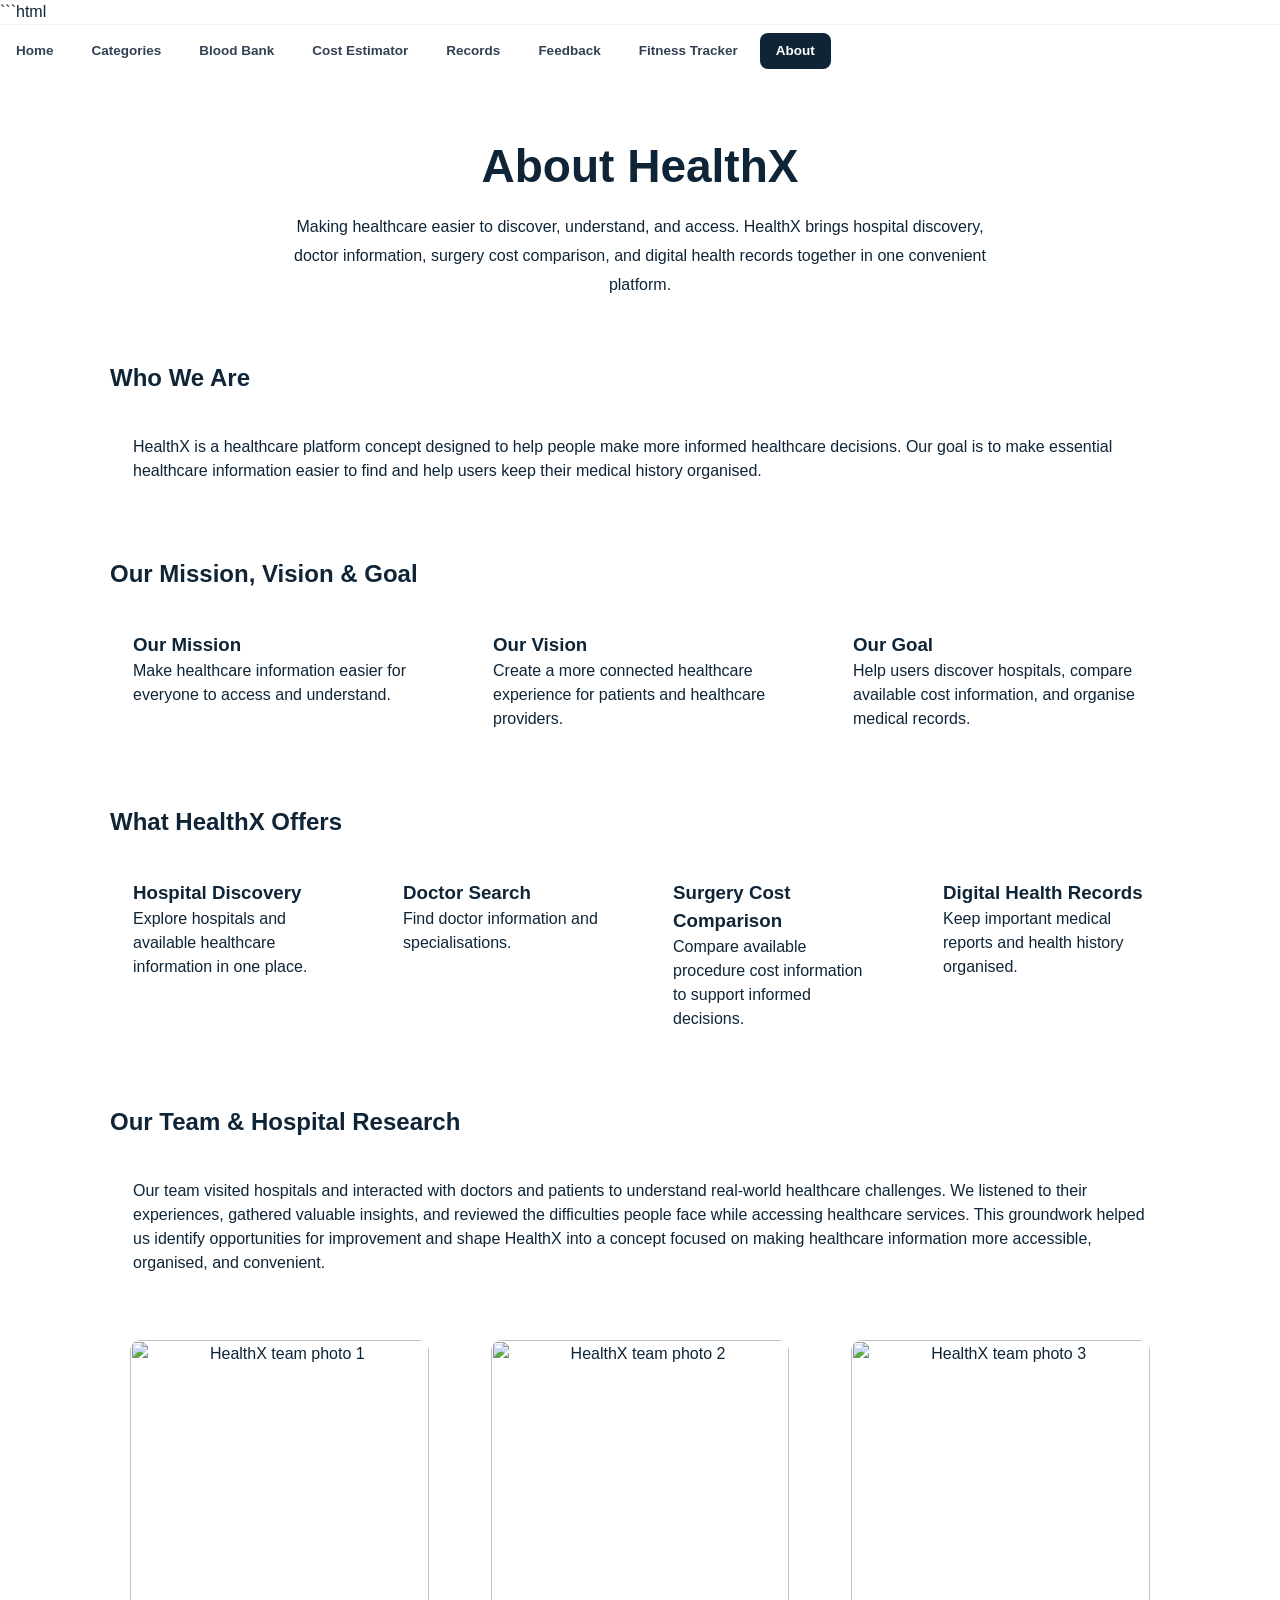
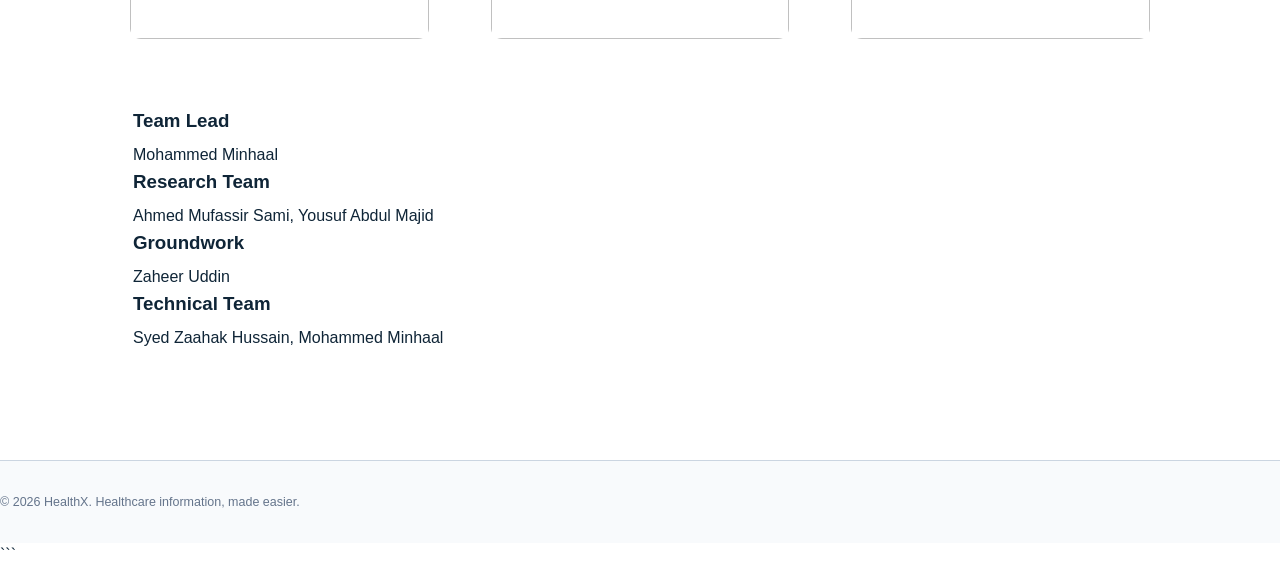
==== About.html @ 917ac42f "Add files via upload" ====
```html
<!DOCTYPE html>
<html lang="en">
<head>
    <meta charset="UTF-8">
    <meta name="viewport" content="width=device-width, initial-scale=1.0">
    <title>About HealthX</title>
    <link rel="stylesheet" href="./styles.css">

    <style>
        .about-hero {
            text-align: center;
            padding: 55px 20px 35px;
        }

        .about-hero h1 {
            font-size: clamp(30px, 5vw, 46px);
            margin-bottom: 12px;
        }

        .about-hero p {
            max-width: 700px;
            margin: 0 auto;
            line-height: 1.8;
        }

        .about-section {
            max-width: 1100px;
            margin: 0 auto;
            padding: 25px 20px;
        }

        .about-section h2 {
            margin-bottom: 16px;
        }

        .about-grid {
            display: grid;
            grid-template-columns: repeat(auto-fit, minmax(220px, 1fr));
            gap: 20px;
        }

        .about-card {
            padding: 22px;
            border-radius: 16px;
            border: 1px solid rgba(255, 255, 255, 0.12);
            background: rgba(255, 255, 255, 0.04);
        }

        .about-card h3 {
            margin-top: 0;
        }

        .team-grid {
            display: grid;
            grid-template-columns: repeat(3, minmax(0, 1fr));
            gap: 22px;
            margin-top: 22px;
        }

        .team-card {
            text-align: center;
            padding: 18px;
            border-radius: 16px;
            border: 1px solid rgba(255, 255, 255, 0.12);
            background: rgba(255, 255, 255, 0.04);
        }

        .team-photo {
            width: 100%;
            aspect-ratio: 1 / 1;
            border-radius: 12px;
            overflow: hidden;
            background: rgba(255, 255, 255, 0.03);
            border: 1px solid rgba(255, 255, 255, 0.15);
        }

        .team-photo img {
            width: 100%;
            height: 100%;
            object-fit: cover;
            display: block;
        }

        .team-details {
            margin-top: 25px;
        }

        .team-details h3 {
            margin-bottom: 6px;
        }

        .team-details p {
            margin-top: 0;
            line-height: 1.7;
        }

        @media (max-width: 600px) {
            .team-grid {
                grid-template-columns: 1fr;
            }
        }
    </style>
</head>

<body>
    <header>
        <nav class="nav-links" aria-label="Primary Navigation">
            <a href="./index.html" class="nav-link">Home</a>
            <a href="./categories.html" class="nav-link">Categories</a>
            <a href="./bloodbank.html" class="nav-link">Blood Bank</a>
            <a href="./costs.html" class="nav-link">Cost Estimator</a>
            <a href="./locker.html" class="nav-link">Records</a>
            <a href="./feedback.html" class="nav-link">Feedback</a>
            <a href="./fitness.html" class="nav-link">Fitness Tracker</a>
            <a href="./about.html" class="nav-link active">About</a>
        </nav>
    </header>

    <main>
        <section class="about-hero">
            <h1>About HealthX</h1>
            <p>
                Making healthcare easier to discover, understand, and access.
                HealthX brings hospital discovery, doctor information,
                surgery cost comparison, and digital health records together
                in one convenient platform.
            </p>
        </section>

        <section class="about-section">
            <h2>Who We Are</h2>

            <div class="about-card">
                <p>
                    HealthX is a healthcare platform concept designed to help
                    people make more informed healthcare decisions. Our goal
                    is to make essential healthcare information easier to find
                    and help users keep their medical history organised.
                </p>
            </div>
        </section>

        <section class="about-section">
            <h2>Our Mission, Vision &amp; Goal</h2>

            <div class="about-grid">
                <div class="about-card">
                    <h3>Our Mission</h3>
                    <p>
                        Make healthcare information easier for everyone
                        to access and understand.
                    </p>
                </div>

                <div class="about-card">
                    <h3>Our Vision</h3>
                    <p>
                        Create a more connected healthcare experience
                        for patients and healthcare providers.
                    </p>
                </div>

                <div class="about-card">
                    <h3>Our Goal</h3>
                    <p>
                        Help users discover hospitals, compare available
                        cost information, and organise medical records.
                    </p>
                </div>
            </div>
        </section>

        <section class="about-section">
            <h2>What HealthX Offers</h2>

            <div class="about-grid">
                <div class="about-card">
                    <h3>Hospital Discovery</h3>
                    <p>
                        Explore hospitals and available healthcare
                        information in one place.
                    </p>
                </div>

                <div class="about-card">
                    <h3>Doctor Search</h3>
                    <p>
                        Find doctor information and specialisations.
                    </p>
                </div>

                <div class="about-card">
                    <h3>Surgery Cost Comparison</h3>
                    <p>
                        Compare available procedure cost information
                        to support informed decisions.
                    </p>
                </div>

                <div class="about-card">
                    <h3>Digital Health Records</h3>
                    <p>
                        Keep important medical reports and health
                        history organised.
                    </p>
                </div>
            </div>
        </section>

        <section class="about-section">
            <h2>Our Team &amp; Hospital Research</h2>

            <div class="about-card">
                <p>
                    Our team visited hospitals and interacted with doctors
                    and patients to understand real-world healthcare
                    challenges. We listened to their experiences, gathered
                    valuable insights, and reviewed the difficulties people
                    face while accessing healthcare services. This groundwork
                    helped us identify opportunities for improvement and
                    shape HealthX into a concept focused on making healthcare
                    information more accessible, organised, and convenient.
                </p>
            </div>

            <div class="team-grid">
                <div class="team-card">
                    <div class="team-photo">
                        <img
                            src="./images/member1.jpg.jpeg"
                            alt="HealthX team photo 1">
                    </div>
                </div>

                <div class="team-card">
                    <div class="team-photo">
                        <img
                            src="./images/member2.jpg.jpeg"
                            alt="HealthX team photo 2">
                    </div>
                </div>

                <div class="team-card">
                    <div class="team-photo">
                        <img
                            src="./images/member3.jpg.jpeg"
                            alt="HealthX team photo 3">
                    </div>
                </div>
            </div>

            <div class="about-card team-details">
                <h3>Team Lead</h3>
                <p>Mohammed Minhaal</p>

                <h3>Research Team</h3>
                <p>Ahmed Mufassir Sami, Yousuf Abdul Majid</p>

                <h3>Groundwork</h3>
                <p>Zaheer Uddin</p>

                <h3>Technical Team</h3>
                <p>Syed Zaahak Hussain, Mohammed Minhaal</p>
            </div>
        </section>
    </main>

    <footer>
        <p>© 2026 HealthX. Healthcare information, made easier.</p>
    </footer>

    <script src="./app.js"></script>
</body>
</html>
```
---- styles.css ----
:root {
  --bg-pure: #FFFFFF;
  --bg-soft: #F8FAFC;
  --bg-navy-tint: #F1F5F9;
  --navy-border: #CBD5E1;
  --navy-muted: #64748B;
  --navy-slate: #334155;
  --navy-primary: #1E3A8A;
  --navy-deep: #0F2537;
  --navy-dark: #091724;
  --ambulance-red: #DC2626;
  --ambulance-red-hover: #B91C1C;
  --radius-sm: 8px;
  --radius-md: 14px;
  --radius-lg: 20px;
  --radius-full: 9999px;
  --shadow-sm: 0 2px 8px rgba(15, 37, 55, 0.06);
  --shadow-md: 0 8px 24px rgba(15, 37, 55, 0.10);
  --shadow-lg: 0 20px 40px rgba(15, 37, 55, 0.18);
}

* {
  box-sizing: border-box;
  margin: 0;
  padding: 0;
}

html, body {
  font-family: 'Inter', -apple-system, BlinkMacSystemFont, sans-serif;
  background-color: var(--bg-pure);
  color: var(--navy-deep);
  line-height: 1.5;
  -webkit-font-smoothing: antialiased;
  scroll-behavior: smooth;
}

.mono {
  font-family: 'JetBrains Mono', monospace;
}

.container {
  max-width: 1280px;
  margin: 0 auto;
  padding: 0 24px;
}

/* =========================================================
   GPS AUTO-CONNECT TOP BANNER
========================================================= */
.gps-prompt-banner {
  background: var(--navy-deep);
  color: var(--bg-pure);
  padding: 10px 24px;
  font-size: 13px;
  border-bottom: 1px solid rgba(255, 255, 255, 0.15);
}

.gps-prompt-inner {
  max-width: 1280px;
  margin: 0 auto;
  display: flex;
  justify-content: space-between;
  align-items: center;
  flex-wrap: wrap;
  gap: 12px;
}

.gps-status-dot {
  display: inline-block;
  width: 9px;
  height: 9px;
  border-radius: 50%;
  background: #93C5FD;
  margin-right: 8px;
}

/* =========================================================
   STICKY HEADER & NAVIGATION (WHITE & NAVY BLUE)
========================================================= */
.navbar {
  position: sticky;
  top: 0;
  z-index: 100;
  background: var(--bg-pure);
  border-bottom: 2px solid var(--bg-navy-tint);
  box-shadow: var(--shadow-sm);
}

.navbar-top {
  display: flex;
  align-items: center;
  justify-content: space-between;
  gap: 14px;
  padding: 14px 0;
  flex-wrap: wrap;
}

.brand {
  display: flex;
  align-items: center;
  gap: 12px;
  text-decoration: none;
  color: var(--navy-deep);
}

.brand-mark {
  width: 40px;
  height: 40px;
  border-radius: 10px;
  background: var(--navy-deep);
  color: var(--bg-pure);
  display: grid;
  place-items: center;
  font-weight: 800;
  font-size: 18px;
}

.brand-title {
  font-size: 22px;
  font-weight: 800;
  letter-spacing: -0.03em;
  color: var(--navy-deep);
}

.brand-sub {
  display: block;
  font-size: 11.5px;
  color: var(--navy-muted);
  font-weight: 500;
}

.header-controls {
  display: flex;
  align-items: center;
  gap: 8px;
  flex-wrap: wrap;
}

/* COMPACT LANGUAGE SWITCHER PILL (EN | हिं | اردو | తె) */
.lang-mini-pill {
  display: inline-flex;
  align-items: center;
  background: var(--bg-soft);
  border: 1.5px solid var(--navy-border);
  border-radius: var(--radius-full);
  padding: 3px;
  gap: 2px;
}

.lang-mini-btn {
  border: none;
  background: transparent;
  color: var(--navy-slate);
  font-family: inherit;
  font-size: 11.5px;
  font-weight: 700;
  padding: 4px 8px;
  border-radius: var(--radius-full);
  cursor: pointer;
  transition: all 0.15s ease;
  line-height: 1.2;
}

.lang-mini-btn:hover {
  background: var(--bg-navy-tint);
  color: var(--navy-deep);
}

.lang-mini-btn.active {
  background: var(--navy-deep);
  color: var(--bg-pure);
}

/* LOCATION AUTOCOMPLETE BAR */
.location-box {
  position: relative;
  display: flex;
  align-items: center;
  background: var(--bg-soft);
  border: 1.5px solid var(--navy-border);
  border-radius: var(--radius-full);
  padding: 5px 12px;
  gap: 6px;
}

.location-box input {
  border: none;
  background: transparent;
  font-family: inherit;
  font-size: 12.5px;
  font-weight: 600;
  color: var(--navy-deep);
  width: 175px;
  outline: none;
}

.loc-suggestions {
  position: absolute;
  top: 110%;
  left: 0;
  right: 0;
  background: var(--bg-pure);
  border: 1px solid var(--navy-border);
  border-radius: var(--radius-sm);
  box-shadow: var(--shadow-md);
  max-height: 210px;
  overflow-y: auto;
  z-index: 150;
  display: none;
}

.loc-suggestions.open {
  display: block;
}

.loc-item {
  padding: 8px 12px;
  font-size: 12.5px;
  font-weight: 600;
  color: var(--navy-deep);
  cursor: pointer;
  border-bottom: 1px solid var(--bg-navy-tint);
}

.loc-item:hover {
  background: var(--bg-navy-tint);
}

/* ONLY RED ELEMENT IN THE ENTIRE APP: EMERGENCY AMBULANCE */
.btn-ambulance {
  background: var(--ambulance-red);
  color: #FFFFFF;
  border: none;
  border-radius: var(--radius-full);
  padding: 8px 14px;
  font-family: inherit;
  font-size: 12.5px;
  font-weight: 800;
  cursor: pointer;
  display: inline-flex;
  align-items: center;
  gap: 6px;
  box-shadow: 0 4px 12px rgba(220, 38, 38, 0.28);
  transition: background 0.2s, transform 0.15s;
}

.btn-ambulance:hover {
  background: var(--ambulance-red-hover);
  transform: translateY(-1px);
}

/* TOP-RIGHT COMPACT LOGIN / PROFILE DROPDOWN */
.profile-menu-wrap {
  position: relative;
}

.profile-trigger-btn {
  background: var(--navy-deep);
  color: var(--bg-pure);
  border: 1.5px solid var(--navy-deep);
  border-radius: var(--radius-full);
  padding: 7px 14px;
  font-family: inherit;
  font-size: 12.5px;
  font-weight: 700;
  cursor: pointer;
  display: inline-flex;
  align-items: center;
  gap: 8px;
}

.profile-avatar-mini {
  width: 22px;
  height: 22px;
  border-radius: 50%;
  background: var(--bg-pure);
  color: var(--navy-deep);
  display: inline-grid;
  place-items: center;
  font-size: 11px;
  font-weight: 800;
}

.profile-dropdown {
  position: absolute;
  right: 0;
  top: calc(100% + 8px);
  width: 290px;
  background: var(--bg-pure);
  border: 1.5px solid var(--navy-border);
  border-radius: var(--radius-md);
  box-shadow: var(--shadow-lg);
  padding: 16px;
  z-index: 200;
  display: none;
}

.profile-dropdown.open {
  display: block;
}

.profile-dropdown h4 {
  font-size: 14px;
  font-weight: 800;
  color: var(--navy-deep);
  margin-bottom: 4px;
}

.profile-dropdown p {
  font-size: 12px;
  color: var(--navy-muted);
  margin-bottom: 12px;
}

.auth-option-btn {
  width: 100%;
  text-align: left;
  padding: 9px 12px;
  margin-bottom: 7px;
  border-radius: var(--radius-sm);
  border: 1px solid var(--navy-border);
  background: var(--bg-soft);
  color: var(--navy-deep);
  font-family: inherit;
  font-size: 12.5px;
  font-weight: 700;
  cursor: pointer;
  display: flex;
  justify-content: space-between;
  align-items: center;
}

.auth-option-btn:hover {
  background: var(--navy-deep);
  color: var(--bg-pure);
  border-color: var(--navy-deep);
}

/* PRIMARY NAVIGATION BAR */
.nav-links {
  display: flex;
  align-items: center;
  gap: 6px;
  border-top: 1px solid var(--bg-navy-tint);
  padding: 8px 0;
  overflow-x: auto;
}

.nav-link {
  text-decoration: none;
  padding: 8px 16px;
  border-radius: var(--radius-sm);
  font-size: 13.5px;
  font-weight: 700;
  color: var(--navy-slate);
  white-space: nowrap;
  transition: all 0.2s;
}

.nav-link:hover {
  background: var(--bg-navy-tint);
  color: var(--navy-deep);
}

.nav-link.active {
  background: var(--navy-deep);
  color: var(--bg-pure);
}

/* =========================================================
   STANDARD BUTTONS & INPUTS (NAVY & WHITE ONLY)
========================================================= */
.btn-navy {
  background: var(--navy-deep);
  color: var(--bg-pure);
  border: 1.5px solid var(--navy-deep);
  border-radius: var(--radius-sm);
  padding: 10px 18px;
  font-family: inherit;
  font-size: 13px;
  font-weight: 700;
  cursor: pointer;
  text-decoration: none;
  display: inline-flex;
  align-items: center;
  justify-content: center;
  gap: 7px;
  transition: background 0.2s;
}

.btn-navy:hover {
  background: var(--navy-primary);
  border-color: var(--navy-primary);
}

.btn-outline {
  background: var(--bg-pure);
  color: var(--navy-deep);
  border: 1.5px solid var(--navy-border);
  border-radius: var(--radius-sm);
  padding: 9px 15px;
  font-family: inherit;
  font-size: 12.5px;
  font-weight: 700;
  cursor: pointer;
  text-decoration: none;
  display: inline-flex;
  align-items: center;
  justify-content: center;
  gap: 6px;
}

.btn-outline:hover {
  background: var(--bg-navy-tint);
  border-color: var(--navy-deep);
}

.input-std, .select-std {
  width: 100%;
  padding: 10px 12px;
  border: 1.5px solid var(--navy-border);
  border-radius: var(--radius-sm);
  background: var(--bg-pure);
  color: var(--navy-deep);
  font-family: inherit;
  font-size: 13.5px;
  font-weight: 600;
  outline: none;
}

.input-std:focus, .select-std:focus {
  border-color: var(--navy-deep);
}

/* =========================================================
   HERO & SYMPTOM DETECTOR PANEL
========================================================= */
.hero-clean {
  margin-top: 24px;
  background: var(--bg-soft);
  border: 2px solid var(--navy-border);
  border-radius: var(--radius-lg);
  padding: 32px;
}

.hero-kicker {
  display: inline-block;
  background: var(--navy-deep);
  color: var(--bg-pure);
  font-size: 11px;
  font-weight: 800;
  letter-spacing: 0.05em;
  text-transform: uppercase;
  padding: 4px 12px;
  border-radius: var(--radius-full);
  margin-bottom: 12px;
}

.hero-clean h1 {
  font-size: 30px;
  font-weight: 800;
  color: var(--navy-deep);
  letter-spacing: -0.02em;
  margin-bottom: 8px;
}

.hero-clean p {
  font-size: 14.5px;
  color: var(--navy-slate);
  margin-bottom: 22px;
  max-width: 780px;
}

.symptom-filter-bar {
  display: grid;
  grid-template-columns: 1.4fr 1fr auto;
  gap: 12px;
  background: var(--bg-pure);
  padding: 14px;
  border-radius: var(--radius-md);
  border: 1.5px solid var(--navy-deep);
  box-shadow: var(--shadow-sm);
}

.symptom-chips {
  display: flex;
  flex-wrap: wrap;
  gap: 8px;
  margin-top: 16px;
}

.sym-chip {
  background: var(--bg-pure);
  color: var(--navy-deep);
  border: 1.5px solid var(--navy-border);
  padding: 6px 13px;
  border-radius: var(--radius-full);
  font-family: inherit;
  font-size: 12.5px;
  font-weight: 700;
  cursor: pointer;
  transition: all 0.15s ease;
}

.sym-chip.active, .sym-chip:hover {
  background: var(--navy-deep);
  color: var(--bg-pure);
  border-color: var(--navy-deep);
}

/* =========================================================
   CARDS, SPOKEN LANGUAGE TAGS & GRIDS
========================================================= */
.section-header {
  display: flex;
  justify-content: space-between;
  align-items: flex-end;
  margin: 34px 0 16px;
  gap: 12px;
  flex-wrap: wrap;
}

.section-header h2 {
  font-size: 21px;
  font-weight: 800;
  color: var(--navy-deep);
}

.section-header p {
  font-size: 13px;
  color: var(--navy-muted);
}

.grid-3 {
  display: grid;
  grid-template-columns: repeat(3, 1fr);
  gap: 20px;
}

.grid-2 {
  display: grid;
  grid-template-columns: repeat(2, 1fr);
  gap: 20px;
}

.grid-4 {
  display: grid;
  grid-template-columns: repeat(4, 1fr);
  gap: 14px;
}

.card {
  background: var(--bg-pure);
  border: 1.5px solid var(--navy-border);
  border-radius: var(--radius-md);
  padding: 20px;
  display: flex;
  flex-direction: column;
  justify-content: space-between;
  box-shadow: var(--shadow-sm);
  transition: transform 0.2s, border-color 0.2s;
}

.card:hover {
  border-color: var(--navy-deep);
  transform: translateY(-2px);
}

.card.active-card {
  border: 2px solid var(--navy-deep);
  background: var(--bg-soft);
}

.badge-navy {
  display: inline-block;
  background: var(--bg-navy-tint);
  color: var(--navy-deep);
  border: 1px solid var(--navy-border);
  font-size: 11px;
  font-weight: 800;
  padding: 3px 9px;
  border-radius: var(--radius-full);
}

.badge-navy.solid {
  background: var(--navy-deep);
  color: var(--bg-pure);
  border-color: var(--navy-deep);
}

.lang-spoken-pill {
  display: inline-flex;
  align-items: center;
  gap: 4px;
  font-size: 11.5px;
  font-weight: 700;
  color: var(--navy-primary);
  background: #EFF6FF;
  border: 1px solid #BFDBFE;
  padding: 3px 9px;
  border-radius: var(--radius-full);
  margin-bottom: 10px;
}

.slot-pill-btn {
  padding: 8px 12px;
  border: 1.5px solid var(--navy-border);
  border-radius: var(--radius-sm);
  background: var(--bg-soft);
  color: var(--navy-deep);
  font-family: inherit;
  font-size: 12.5px;
  font-weight: 700;
  cursor: pointer;
}

.slot-pill-btn.active, .slot-pill-btn:hover {
  background: var(--navy-deep);
  color: var(--bg-pure);
  border-color: var(--navy-deep);
}

.recommendation-banner {
  background: var(--navy-deep);
  color: var(--bg-pure);
  border-radius: var(--radius-md);
  padding: 18px 22px;
  margin: 22px 0;
  display: flex;
  justify-content: space-between;
  align-items: center;
  flex-wrap: wrap;
  gap: 14px;
}

.recommendation-banner h3 {
  color: var(--bg-pure);
  font-size: 18px;
}

.recommendation-banner p {
  color: #CBD5E1;
  font-size: 13px;
}

/* TABLES */
.table-wrap {
  overflow-x: auto;
  border: 1.5px solid var(--navy-border);
  border-radius: var(--radius-md);
  background: var(--bg-pure);
}

table.clean-table {
  width: 100%;
  border-collapse: collapse;
  text-align: left;
  min-width: 680px;
}

table.clean-table th {
  background: var(--navy-deep);
  color: var(--bg-pure);
  padding: 13px 16px;
  font-size: 12px;
  font-weight: 800;
  text-transform: uppercase;
}

table.clean-table td {
  padding: 14px 16px;
  border-bottom: 1px solid var(--bg-navy-tint);
  font-size: 13.5px;
  color: var(--navy-deep);
}

/* MODAL & TOAST */
.modal-backdrop {
  position: fixed;
  inset: 0;
  background: rgba(15, 37, 55, 0.60);
  display: none;
  place-items: center;
  z-index: 300;
  padding: 16px;
}

.modal-backdrop.open {
  display: grid;
}

.modal-box {
  background: var(--bg-pure);
  border: 2px solid var(--navy-deep);
  border-radius: var(--radius-lg);
  max-width: 560px;
  width: 100%;
  padding: 24px;
  max-height: 90vh;
  overflow-y: auto;
  box-shadow: var(--shadow-lg);
}

.toast {
  position: fixed;
  bottom: 24px;
  right: 24px;
  background: var(--navy-deep);
  color: var(--bg-pure);
  padding: 12px 18px;
  border-radius: var(--radius-sm);
  font-size: 13px;
  font-weight: 700;
  box-shadow: var(--shadow-lg);
  z-index: 400;
  transform: translateY(150%);
  transition: transform 0.25s;
}

.toast.show {
  transform: translateY(0);
}

footer {
  margin-top: 60px;
  background: var(--bg-soft);
  border-top: 1.5px solid var(--navy-border);
  padding: 32px 0;
  font-size: 12.5px;
  color: var(--navy-muted);
}

/* =========================================================
   PC EXECUTIVE COMMAND CENTER (WHITE & NAVY BLUE)
========================================================= */
.pc-command-hub {
  margin-top: 24px;
  background: var(--bg-pure);
  border: 2px solid var(--navy-deep);
  border-radius: var(--radius-lg);
  overflow: hidden;
  box-shadow: var(--shadow-md);
}

.pc-hub-banner {
  background: var(--navy-deep);
  color: var(--bg-pure);
  padding: 20px 30px;
  display: flex;
  justify-content: space-between;
  align-items: center;
  flex-wrap: wrap;
  gap: 16px;
}

.pc-hub-brand {
  display: flex;
  align-items: center;
  gap: 14px;
}

.pc-hub-logo {
  width: 46px;
  height: 46px;
  border-radius: 12px;
  background: var(--bg-pure);
  color: var(--navy-deep);
  display: grid;
  place-items: center;
  flex-shrink: 0;
}

.pc-hub-title {
  font-size: 22px;
  font-weight: 800;
  color: var(--bg-pure);
  letter-spacing: -0.02em;
  line-height: 1.15;
}

.pc-hub-sub {
  font-size: 13px;
  color: #CBD5E1;
  font-weight: 500;
}

.pc-hub-badges {
  display: flex;
  align-items: center;
  gap: 10px;
  flex-wrap: wrap;
}

.pc-pill-badge {
  background: rgba(255, 255, 255, 0.12);
  border: 1px solid rgba(255, 255, 255, 0.25);
  color: var(--bg-pure);
  font-size: 12px;
  font-weight: 700;
  padding: 6px 14px;
  border-radius: var(--radius-full);
}

.pc-hub-body {
  padding: 28px 30px;
  display: grid;
  grid-template-columns: 1.35fr 1fr;
  gap: 28px;
  align-items: stretch;
  background: var(--bg-pure);
}

.pc-greeting-title {
  font-size: 26px;
  font-weight: 800;
  color: var(--navy-deep);
  letter-spacing: -0.02em;
  margin-bottom: 4px;
}

.pc-greeting-sub {
  font-size: 14.5px;
  color: var(--navy-slate);
  margin-bottom: 18px;
}

.pc-search-card {
  background: var(--bg-soft);
  border: 1.5px solid var(--navy-border);
  border-radius: var(--radius-md);
  padding: 16px;
}

.pc-search-input-wrap {
  display: flex;
  align-items: center;
  gap: 8px;
  background: var(--bg-pure);
  border: 1.5px solid var(--navy-deep);
  border-radius: var(--radius-sm);
  padding: 8px 12px;
  margin-bottom: 12px;
}

.pc-search-input-wrap input {
  border: none;
  outline: none;
  width: 100%;
  font-family: inherit;
  font-size: 14px;
  font-weight: 600;
  color: var(--navy-deep);
  background: transparent;
}

.pc-clear-btn {
  background: transparent;
  border: none;
  color: var(--navy-muted);
  font-size: 14px;
  font-weight: 800;
  cursor: pointer;
  padding: 2px 6px;
  border-radius: 50%;
  display: none;
}

.pc-clear-btn.visible {
  display: inline-block;
}

.pc-clear-btn:hover {
  background: var(--bg-navy-tint);
  color: var(--navy-deep);
}

.pc-mic-btn {
  background: var(--bg-navy-tint);
  border: 1px solid var(--navy-border);
  color: var(--navy-deep);
  width: 34px;
  height: 34px;
  border-radius: 50%;
  cursor: pointer;
  display: grid;
  place-items: center;
  font-size: 14px;
  flex-shrink: 0;
  transition: all 0.2s;
}

.pc-mic-btn:hover {
  background: var(--navy-deep);
  color: var(--bg-pure);
}

.pc-search-actions-row {
  display: grid;
  grid-template-columns: 1fr auto;
  gap: 10px;
}

/* Right Side 2x2 Action Grid for PC */
.pc-tiles-grid {
  display: grid;
  grid-template-columns: 1fr 1fr;
  gap: 14px;
}

.pc-action-tile {
  background: var(--bg-pure);
  border: 1.5px solid var(--navy-border);
  border-radius: var(--radius-md);
  padding: 18px 16px;
  text-decoration: none;
  color: var(--navy-deep);
  display: flex;
  flex-direction: column;
  justify-content: space-between;
  transition: all 0.2s;
  cursor: pointer;
  text-align: left;
}

.pc-action-tile:hover {
  border-color: var(--navy-deep);
  background: var(--bg-soft);
  transform: translateY(-2px);
  box-shadow: var(--shadow-sm);
}

.pc-action-tile.featured {
  border: 2px solid var(--navy-deep);
  background: var(--bg-navy-tint);
}

.pc-tile-icon {
  width: 38px;
  height: 38px;
  border-radius: 10px;
  background: var(--navy-deep);
  color: var(--bg-pure);
  display: grid;
  place-items: center;
  margin-bottom: 12px;
}

.pc-tile-title {
  font-size: 15.5px;
  font-weight: 800;
  color: var(--navy-deep);
  margin-bottom: 2px;
}

.pc-tile-sub {
  font-size: 12px;
  color: var(--navy-muted);
  font-weight: 500;
}

@media (max-width: 960px) {
  .grid-3, .grid-2, .grid-4, .symptom-filter-bar, .pc-hub-body, .pc-search-actions-row {
    grid-template-columns: 1fr;
  }
}
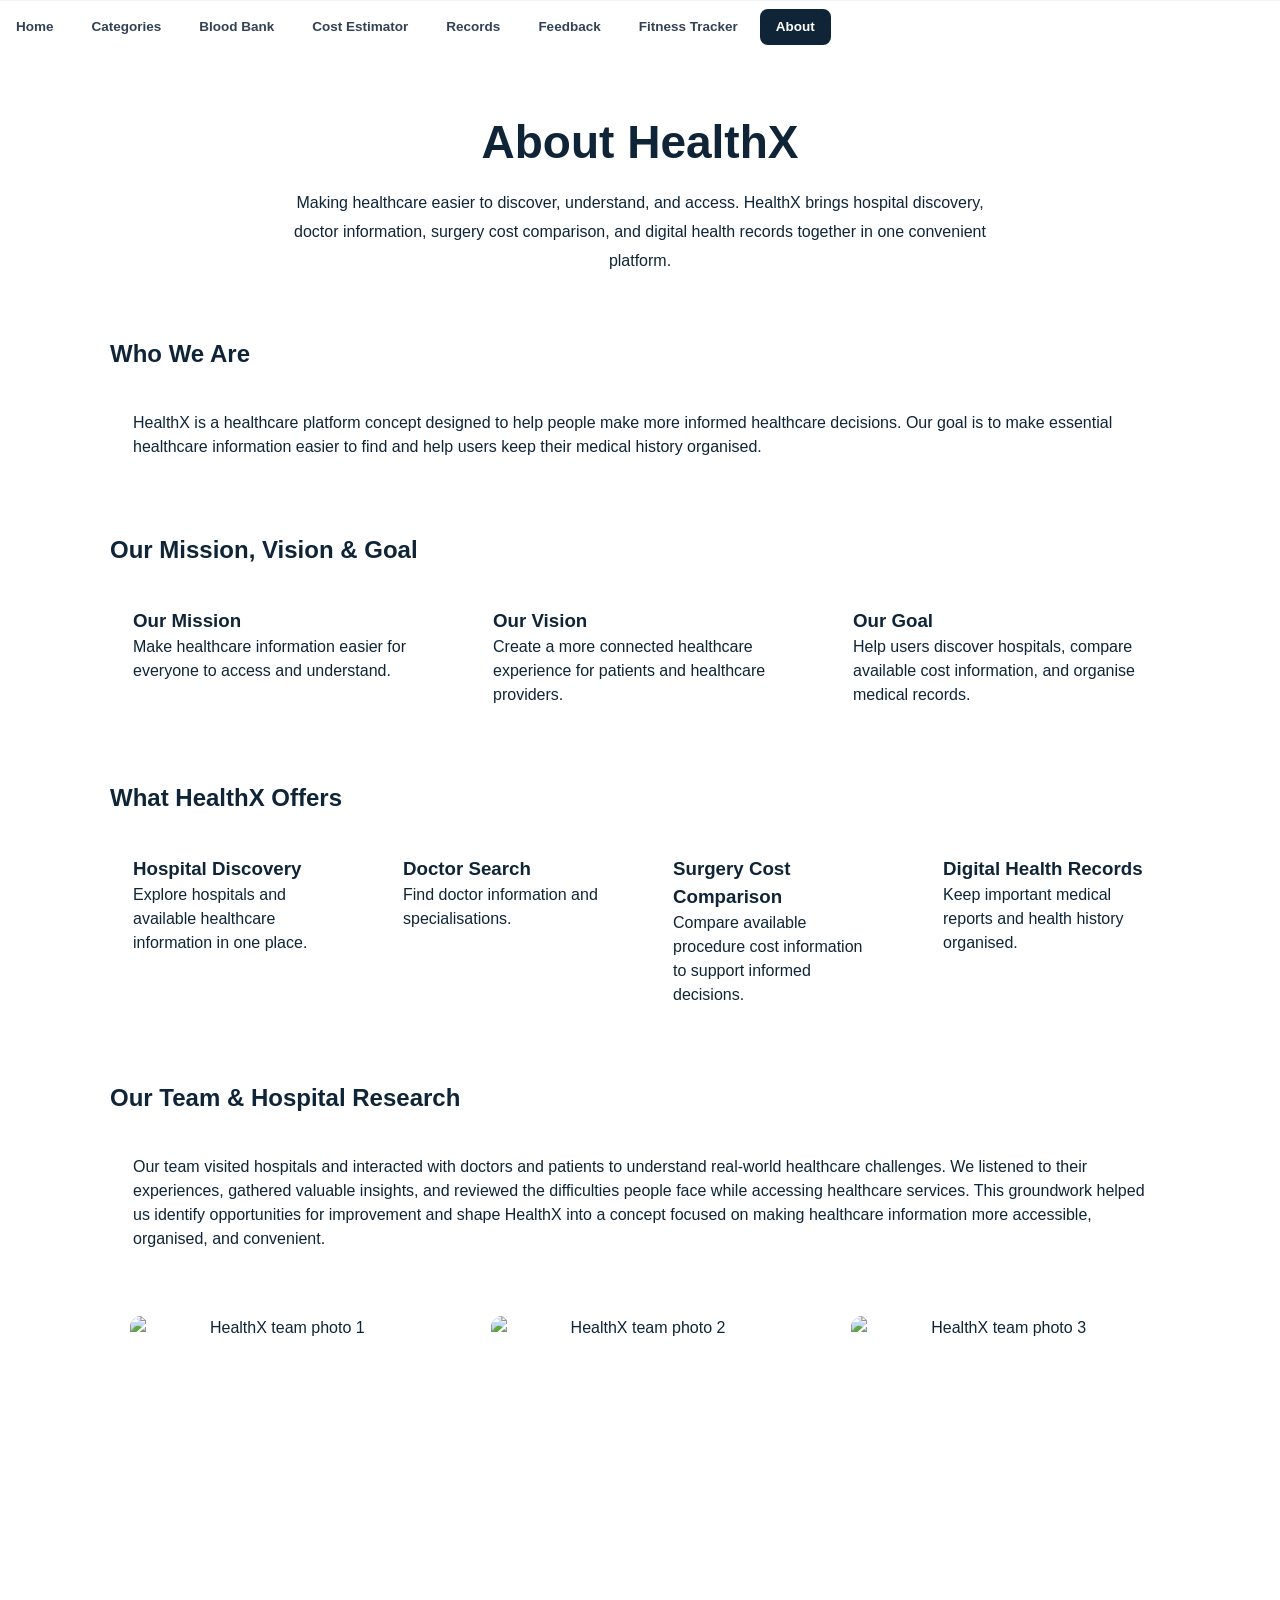
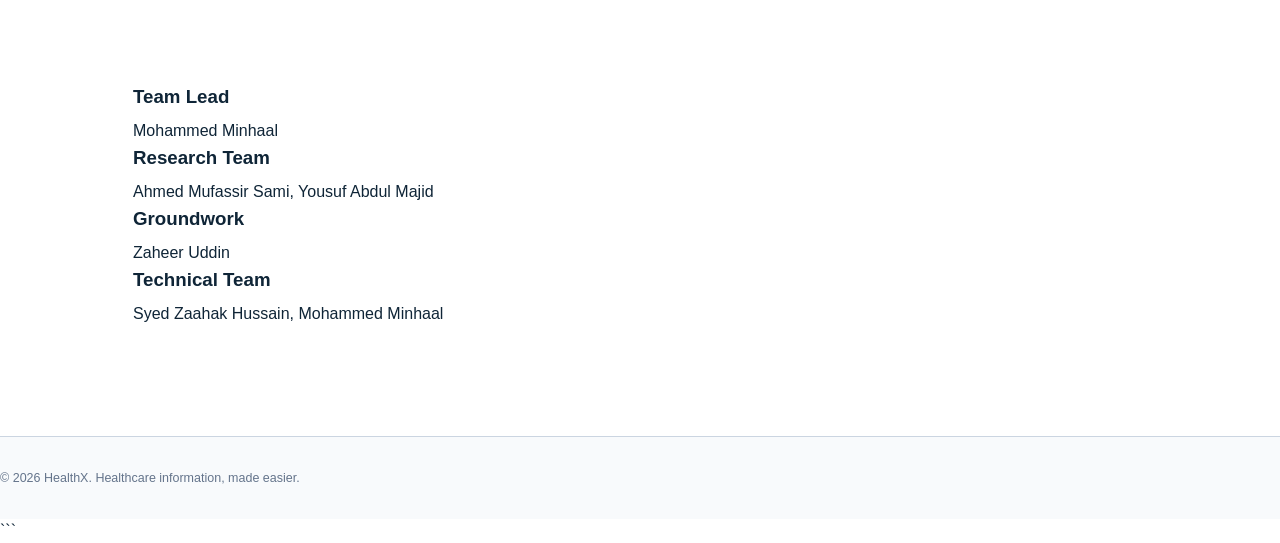
==== commit 7de33d48: "Restore About.html with original content" ====
--- a/About.html
+++ b/About.html
@@ -1,4 +1,3 @@
-```html
 <!DOCTYPE html>
 <html lang="en">
 <head>
@@ -273,4 +272,4 @@
     <script src="./app.js"></script>
 </body>
 </html>
-```+```
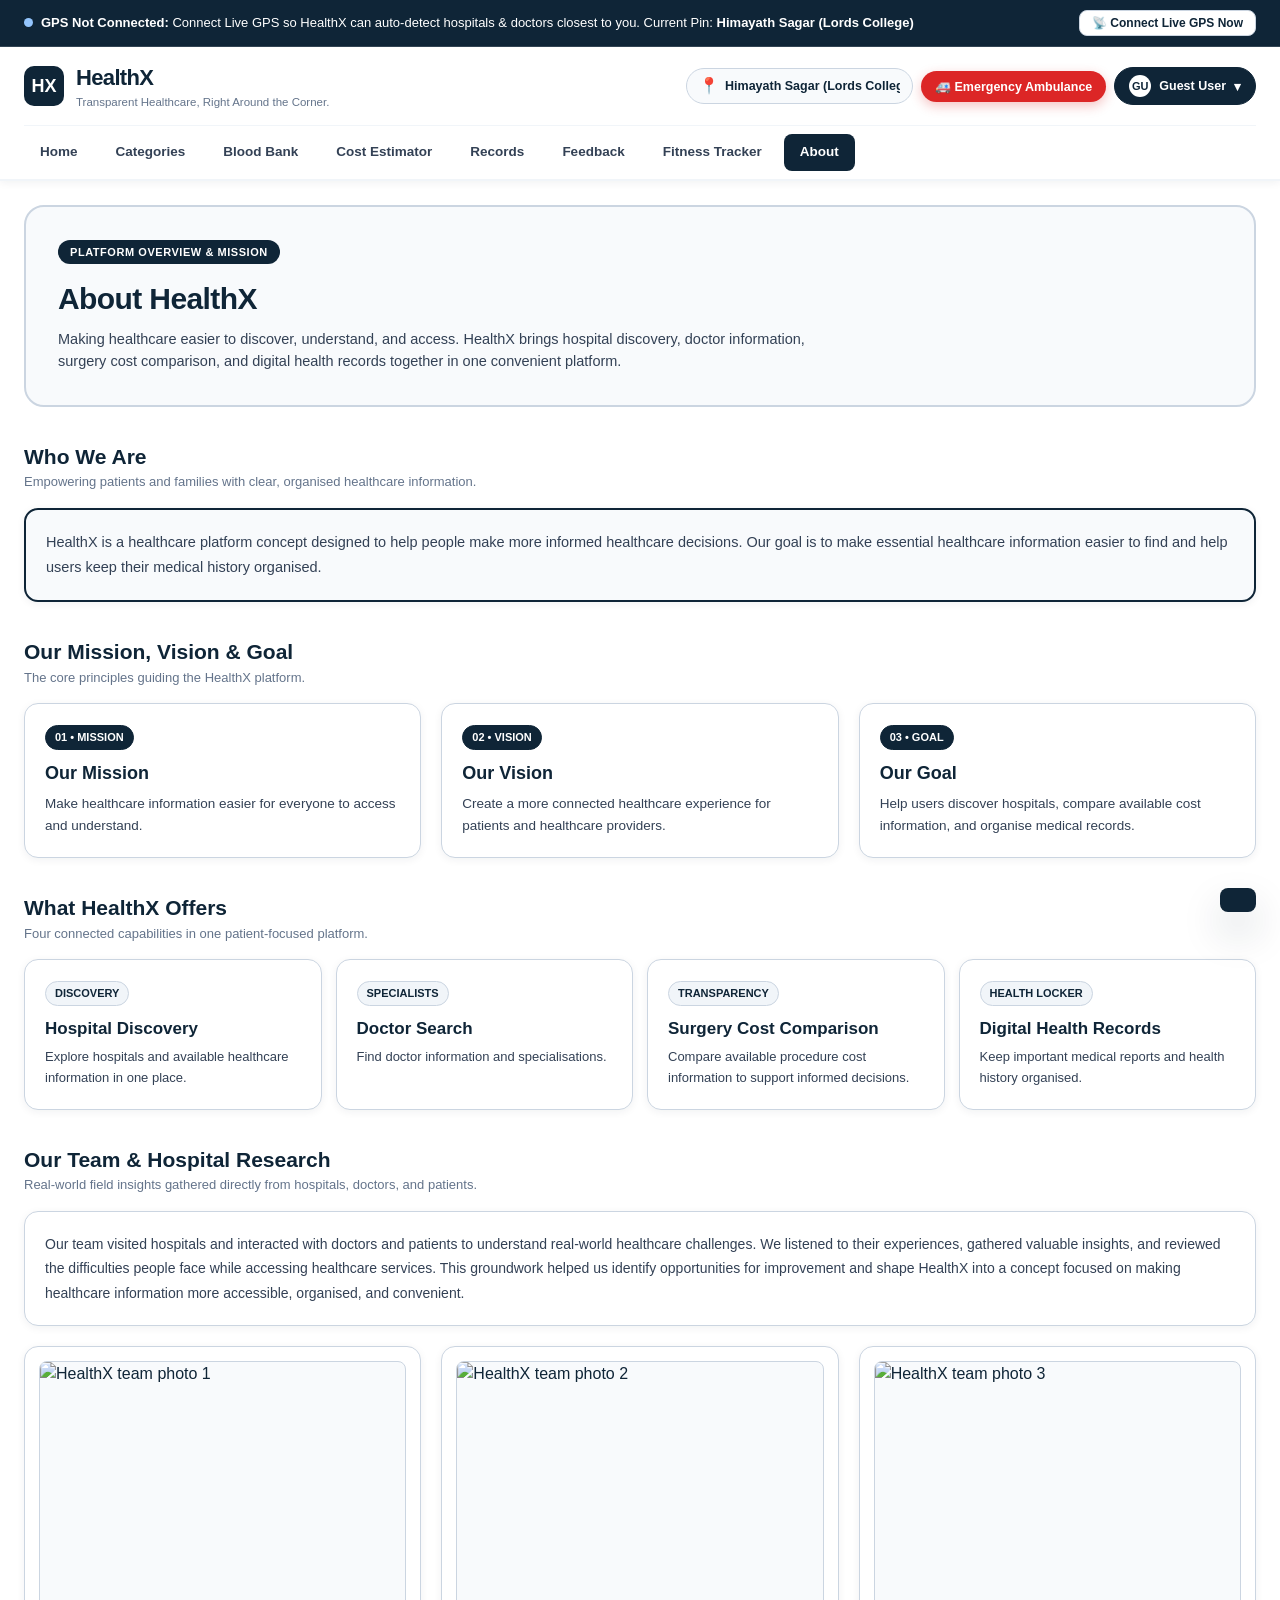
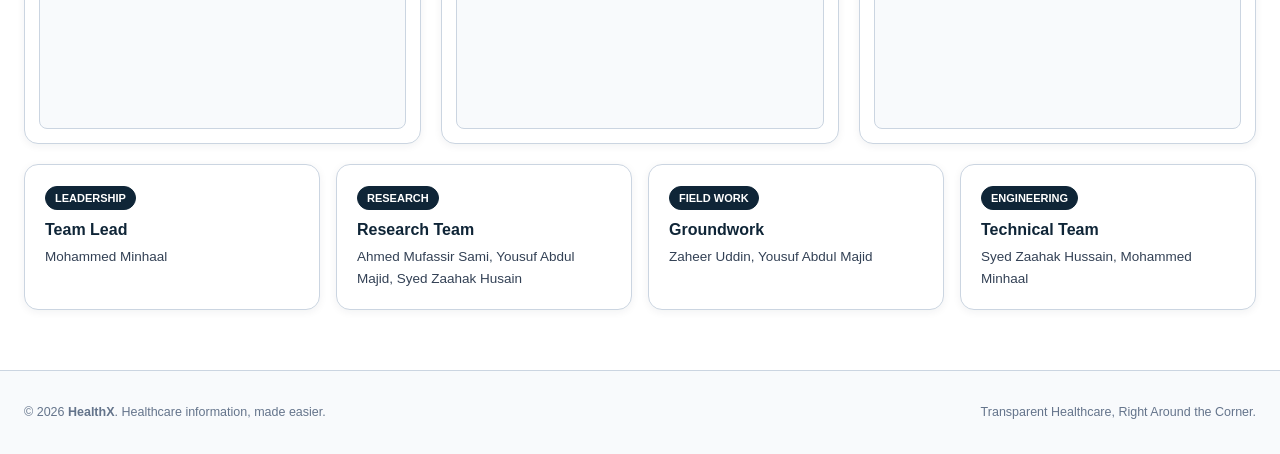
==== commit 81762250: "Add files via upload" ====
--- a/About.html
+++ b/About.html
@@ -1,275 +1,346 @@
 <!DOCTYPE html>
 <html lang="en">
 <head>
-    <meta charset="UTF-8">
-    <meta name="viewport" content="width=device-width, initial-scale=1.0">
-    <title>About HealthX</title>
-    <link rel="stylesheet" href="./styles.css">
-
-    <style>
-        .about-hero {
-            text-align: center;
-            padding: 55px 20px 35px;
-        }
-
-        .about-hero h1 {
-            font-size: clamp(30px, 5vw, 46px);
-            margin-bottom: 12px;
-        }
-
-        .about-hero p {
-            max-width: 700px;
-            margin: 0 auto;
-            line-height: 1.8;
-        }
-
-        .about-section {
-            max-width: 1100px;
-            margin: 0 auto;
-            padding: 25px 20px;
-        }
-
-        .about-section h2 {
-            margin-bottom: 16px;
-        }
-
-        .about-grid {
-            display: grid;
-            grid-template-columns: repeat(auto-fit, minmax(220px, 1fr));
-            gap: 20px;
-        }
-
-        .about-card {
-            padding: 22px;
-            border-radius: 16px;
-            border: 1px solid rgba(255, 255, 255, 0.12);
-            background: rgba(255, 255, 255, 0.04);
-        }
-
-        .about-card h3 {
-            margin-top: 0;
-        }
-
-        .team-grid {
-            display: grid;
-            grid-template-columns: repeat(3, minmax(0, 1fr));
-            gap: 22px;
-            margin-top: 22px;
-        }
-
-        .team-card {
-            text-align: center;
-            padding: 18px;
-            border-radius: 16px;
-            border: 1px solid rgba(255, 255, 255, 0.12);
-            background: rgba(255, 255, 255, 0.04);
-        }
-
-        .team-photo {
-            width: 100%;
-            aspect-ratio: 1 / 1;
-            border-radius: 12px;
-            overflow: hidden;
-            background: rgba(255, 255, 255, 0.03);
-            border: 1px solid rgba(255, 255, 255, 0.15);
-        }
-
-        .team-photo img {
-            width: 100%;
-            height: 100%;
-            object-fit: cover;
-            display: block;
-        }
-
-        .team-details {
-            margin-top: 25px;
-        }
-
-        .team-details h3 {
-            margin-bottom: 6px;
-        }
-
-        .team-details p {
-            margin-top: 0;
-            line-height: 1.7;
-        }
-
-        @media (max-width: 600px) {
-            .team-grid {
-                grid-template-columns: 1fr;
-            }
-        }
-    </style>
+  <meta charset="UTF-8" />
+  <meta name="viewport" content="width=device-width, initial-scale=1.0" />
+  <title>About HealthX</title>
+  <link href="https://fonts.googleapis.com/css2?family=Inter:wght@400;500;600;700;800&family=JetBrains+Mono:wght@500;700&display=swap" rel="stylesheet">
+  <link rel="stylesheet" href="./styles.css" />
+
+  <style>
+    .team-photo {
+      width: 100%;
+      aspect-ratio: 1 / 1;
+      border-radius: var(--radius-sm);
+      overflow: hidden;
+      background: var(--bg-soft);
+      border: 1.5px solid var(--navy-border);
+    }
+
+    .team-photo img {
+      width: 100%;
+      height: 100%;
+      object-fit: cover;
+      display: block;
+    }
+
+    .team-details-grid {
+      display: grid;
+      grid-template-columns: repeat(4, 1fr);
+      gap: 16px;
+      margin-top: 20px;
+    }
+
+    .team-role-box h3 {
+      font-size: 16px;
+      font-weight: 800;
+      color: var(--navy-deep);
+      margin: 8px 0 4px;
+    }
+
+    .team-role-box p {
+      font-size: 13.5px;
+      color: var(--navy-slate);
+      line-height: 1.6;
+    }
+
+    @media (max-width: 960px) {
+      .team-details-grid {
+        grid-template-columns: 1fr 1fr;
+      }
+    }
+
+    @media (max-width: 600px) {
+      .team-details-grid {
+        grid-template-columns: 1fr;
+      }
+    }
+  </style>
 </head>
-
 <body>
-    <header>
-        <nav class="nav-links" aria-label="Primary Navigation">
-            <a href="./index.html" class="nav-link">Home</a>
-            <a href="./categories.html" class="nav-link">Categories</a>
-            <a href="./bloodbank.html" class="nav-link">Blood Bank</a>
-            <a href="./costs.html" class="nav-link">Cost Estimator</a>
-            <a href="./locker.html" class="nav-link">Records</a>
-            <a href="./feedback.html" class="nav-link">Feedback</a>
-            <a href="./fitness.html" class="nav-link">Fitness Tracker</a>
-            <a href="./about.html" class="nav-link active">About</a>
-        </nav>
-    </header>
-
-    <main>
-        <section class="about-hero">
-            <h1>About HealthX</h1>
-            <p>
-                Making healthcare easier to discover, understand, and access.
-                HealthX brings hospital discovery, doctor information,
-                surgery cost comparison, and digital health records together
-                in one convenient platform.
-            </p>
-        </section>
-
-        <section class="about-section">
-            <h2>Who We Are</h2>
-
-            <div class="about-card">
-                <p>
-                    HealthX is a healthcare platform concept designed to help
-                    people make more informed healthcare decisions. Our goal
-                    is to make essential healthcare information easier to find
-                    and help users keep their medical history organised.
-                </p>
-            </div>
-        </section>
-
-        <section class="about-section">
-            <h2>Our Mission, Vision &amp; Goal</h2>
-
-            <div class="about-grid">
-                <div class="about-card">
-                    <h3>Our Mission</h3>
-                    <p>
-                        Make healthcare information easier for everyone
-                        to access and understand.
-                    </p>
-                </div>
-
-                <div class="about-card">
-                    <h3>Our Vision</h3>
-                    <p>
-                        Create a more connected healthcare experience
-                        for patients and healthcare providers.
-                    </p>
-                </div>
-
-                <div class="about-card">
-                    <h3>Our Goal</h3>
-                    <p>
-                        Help users discover hospitals, compare available
-                        cost information, and organise medical records.
-                    </p>
-                </div>
-            </div>
-        </section>
-
-        <section class="about-section">
-            <h2>What HealthX Offers</h2>
-
-            <div class="about-grid">
-                <div class="about-card">
-                    <h3>Hospital Discovery</h3>
-                    <p>
-                        Explore hospitals and available healthcare
-                        information in one place.
-                    </p>
-                </div>
-
-                <div class="about-card">
-                    <h3>Doctor Search</h3>
-                    <p>
-                        Find doctor information and specialisations.
-                    </p>
-                </div>
-
-                <div class="about-card">
-                    <h3>Surgery Cost Comparison</h3>
-                    <p>
-                        Compare available procedure cost information
-                        to support informed decisions.
-                    </p>
-                </div>
-
-                <div class="about-card">
-                    <h3>Digital Health Records</h3>
-                    <p>
-                        Keep important medical reports and health
-                        history organised.
-                    </p>
-                </div>
-            </div>
-        </section>
-
-        <section class="about-section">
-            <h2>Our Team &amp; Hospital Research</h2>
-
-            <div class="about-card">
-                <p>
-                    Our team visited hospitals and interacted with doctors
-                    and patients to understand real-world healthcare
-                    challenges. We listened to their experiences, gathered
-                    valuable insights, and reviewed the difficulties people
-                    face while accessing healthcare services. This groundwork
-                    helped us identify opportunities for improvement and
-                    shape HealthX into a concept focused on making healthcare
-                    information more accessible, organised, and convenient.
-                </p>
-            </div>
-
-            <div class="team-grid">
-                <div class="team-card">
-                    <div class="team-photo">
-                        <img
-                            src="./images/member1.jpg.jpeg"
-                            alt="HealthX team photo 1">
-                    </div>
-                </div>
-
-                <div class="team-card">
-                    <div class="team-photo">
-                        <img
-                            src="./images/member2.jpg.jpeg"
-                            alt="HealthX team photo 2">
-                    </div>
-                </div>
-
-                <div class="team-card">
-                    <div class="team-photo">
-                        <img
-                            src="./images/member3.jpg.jpeg"
-                            alt="HealthX team photo 3">
-                    </div>
-                </div>
-            </div>
-
-            <div class="about-card team-details">
-                <h3>Team Lead</h3>
-                <p>Mohammed Minhaal</p>
-
-                <h3>Research Team</h3>
-                <p>Ahmed Mufassir Sami, Yousuf Abdul Majid</p>
-
-                <h3>Groundwork</h3>
-                <p>Zaheer Uddin</p>
-
-                <h3>Technical Team</h3>
-                <p>Syed Zaahak Hussain, Mohammed Minhaal</p>
-            </div>
-        </section>
-    </main>
-
-    <footer>
-        <p>© 2026 HealthX. Healthcare information, made easier.</p>
-    </footer>
-
-    <script src="./app.js"></script>
+
+  <!-- GPS AUTO-CONNECT PROMPT BAR (Matches all other pages) -->
+  <div class="gps-prompt-banner">
+    <div class="gps-prompt-inner">
+      <div id="gpsBannerText">
+        <span class="gps-status-dot"></span><strong>GPS Not Connected:</strong> Connect Live GPS to auto-detect the nearest doctors and hospitals around you.
+      </div>
+      <button id="gpsConnectBtn" class="btn-outline" style="padding:5px 12px;font-size:12px;" onclick="connectLiveGPS(false)">
+        📡 Connect Live GPS Now
+      </button>
+    </div>
+  </div>
+
+  <!-- HEADER (Matches index.html, costs.html, bloodbank.html, etc.) -->
+  <header class="navbar">
+    <div class="container">
+      <div class="navbar-top">
+        <a href="./index.html" class="brand">
+          <span class="brand-mark">HX</span>
+          <span>
+            <span class="brand-title">HealthX</span>
+            <span class="brand-sub">Transparent Healthcare, Right Around the Corner.</span>
+          </span>
+        </a>
+
+        <div class="header-controls">
+          <div class="location-box" title="Type your Hyderabad area (auto-completes)">
+            <span>📍</span>
+            <input id="headerLocationInput" type="text" placeholder="Type area (e.g. Attapur, Mehdipatnam)" oninput="handleLocationTyping(this.value)" onfocus="handleLocationTyping(this.value)" />
+            <div id="locSuggestionsBox" class="loc-suggestions"></div>
+          </div>
+
+          <button type="button" class="btn-ambulance" onclick="openAmbulanceModal()">
+            🚑 Emergency Ambulance
+          </button>
+
+          <div class="profile-menu-wrap">
+            <button type="button" class="profile-trigger-btn" onclick="toggleProfileDropdown()">
+              <span id="profileAvatarMini" class="profile-avatar-mini">GU</span>
+              <span id="profileBtnLabel">Guest User</span>
+              <span>▾</span>
+            </button>
+            <div id="profileDropdown" class="profile-dropdown"></div>
+          </div>
+        </div>
+      </div>
+
+      <nav class="nav-links" aria-label="Primary Navigation">
+        <a href="./index.html" class="nav-link">Home</a>
+        <a href="./categories.html" class="nav-link">Categories</a>
+        <a href="./bloodbank.html" class="nav-link">Blood Bank</a>
+        <a href="./costs.html" class="nav-link">Cost Estimator</a>
+        <a href="./locker.html" class="nav-link">Records</a>
+        <a href="./feedback.html" class="nav-link">Feedback</a>
+        <a href="./fitness.html" class="nav-link">Fitness Tracker</a>
+        <a href="./about.html" class="nav-link active" data-i18n="navAbout">About</a>
+      </nav>
+    </div>
+  </header>
+
+  <main class="container">
+    <!-- HERO SECTION -->
+    <section class="hero-clean">
+      <span class="hero-kicker">PLATFORM OVERVIEW &amp; MISSION</span>
+      <h1>About HealthX</h1>
+      <p style="margin-bottom:0;">
+        Making healthcare easier to discover, understand, and access.
+        HealthX brings hospital discovery, doctor information,
+        surgery cost comparison, and digital health records together
+        in one convenient platform.
+      </p>
+    </section>
+
+    <!-- WHO WE ARE -->
+    <section>
+      <div class="section-header">
+        <div>
+          <h2>Who We Are</h2>
+          <p>Empowering patients and families with clear, organised healthcare information.</p>
+        </div>
+      </div>
+
+      <div class="card active-card">
+        <p style="font-size:14.5px;color:var(--navy-slate);line-height:1.75;">
+          HealthX is a healthcare platform concept designed to help
+          people make more informed healthcare decisions. Our goal
+          is to make essential healthcare information easier to find
+          and help users keep their medical history organised.
+        </p>
+      </div>
+    </section>
+
+    <!-- OUR MISSION, VISION & GOAL -->
+    <section>
+      <div class="section-header">
+        <div>
+          <h2>Our Mission, Vision &amp; Goal</h2>
+          <p>The core principles guiding the HealthX platform.</p>
+        </div>
+      </div>
+
+      <div class="grid-3">
+        <article class="card">
+          <div>
+            <span class="badge-navy solid" style="margin-bottom:10px;">01 • MISSION</span>
+            <h3 style="font-size:18px;margin-bottom:6px;">Our Mission</h3>
+            <p style="font-size:13.5px;color:var(--navy-slate);line-height:1.65;">
+              Make healthcare information easier for everyone
+              to access and understand.
+            </p>
+          </div>
+        </article>
+
+        <article class="card">
+          <div>
+            <span class="badge-navy solid" style="margin-bottom:10px;">02 • VISION</span>
+            <h3 style="font-size:18px;margin-bottom:6px;">Our Vision</h3>
+            <p style="font-size:13.5px;color:var(--navy-slate);line-height:1.65;">
+              Create a more connected healthcare experience
+              for patients and healthcare providers.
+            </p>
+          </div>
+        </article>
+
+        <article class="card">
+          <div>
+            <span class="badge-navy solid" style="margin-bottom:10px;">03 • GOAL</span>
+            <h3 style="font-size:18px;margin-bottom:6px;">Our Goal</h3>
+            <p style="font-size:13.5px;color:var(--navy-slate);line-height:1.65;">
+              Help users discover hospitals, compare available
+              cost information, and organise medical records.
+            </p>
+          </div>
+        </article>
+      </div>
+    </section>
+
+    <!-- WHAT HEALTHX OFFERS -->
+    <section>
+      <div class="section-header">
+        <div>
+          <h2>What HealthX Offers</h2>
+          <p>Four connected capabilities in one patient-focused platform.</p>
+        </div>
+      </div>
+
+      <div class="grid-4">
+        <article class="card">
+          <div>
+            <span class="badge-navy" style="margin-bottom:10px;">DISCOVERY</span>
+            <h3 style="font-size:17px;margin-bottom:6px;">Hospital Discovery</h3>
+            <p style="font-size:13px;color:var(--navy-slate);line-height:1.6;">
+              Explore hospitals and available healthcare
+              information in one place.
+            </p>
+          </div>
+        </article>
+
+        <article class="card">
+          <div>
+            <span class="badge-navy" style="margin-bottom:10px;">SPECIALISTS</span>
+            <h3 style="font-size:17px;margin-bottom:6px;">Doctor Search</h3>
+            <p style="font-size:13px;color:var(--navy-slate);line-height:1.6;">
+              Find doctor information and specialisations.
+            </p>
+          </div>
+        </article>
+
+        <article class="card">
+          <div>
+            <span class="badge-navy" style="margin-bottom:10px;">TRANSPARENCY</span>
+            <h3 style="font-size:17px;margin-bottom:6px;">Surgery Cost Comparison</h3>
+            <p style="font-size:13px;color:var(--navy-slate);line-height:1.6;">
+              Compare available procedure cost information
+              to support informed decisions.
+            </p>
+          </div>
+        </article>
+
+        <article class="card">
+          <div>
+            <span class="badge-navy" style="margin-bottom:10px;">HEALTH LOCKER</span>
+            <h3 style="font-size:17px;margin-bottom:6px;">Digital Health Records</h3>
+            <p style="font-size:13px;color:var(--navy-slate);line-height:1.6;">
+              Keep important medical reports and health
+              history organised.
+            </p>
+          </div>
+        </article>
+      </div>
+    </section>
+
+    <!-- OUR TEAM & HOSPITAL RESEARCH -->
+    <section>
+      <div class="section-header">
+        <div>
+          <h2>Our Team &amp; Hospital Research</h2>
+          <p>Real-world field insights gathered directly from hospitals, doctors, and patients.</p>
+        </div>
+      </div>
+
+      <div class="card" style="margin-bottom:20px;">
+        <p style="font-size:14px;color:var(--navy-slate);line-height:1.75;">
+          Our team visited hospitals and interacted with doctors
+          and patients to understand real-world healthcare
+          challenges. We listened to their experiences, gathered
+          valuable insights, and reviewed the difficulties people
+          face while accessing healthcare services. This groundwork
+          helped us identify opportunities for improvement and
+          shape HealthX into a concept focused on making healthcare
+          information more accessible, organised, and convenient.
+        </p>
+      </div>
+
+      <div class="grid-3">
+        <div class="card" style="padding:14px;">
+          <div class="team-photo">
+            <img src="./images/member1.jpg.jpeg" alt="HealthX team photo 1" />
+          </div>
+        </div>
+
+        <div class="card" style="padding:14px;">
+          <div class="team-photo">
+            <img src="./images/member2.jpg.jpeg" alt="HealthX team photo 2" />
+          </div>
+        </div>
+
+        <div class="card" style="padding:14px;">
+          <div class="team-photo">
+            <img src="./images/member3.jpg.jpeg" alt="HealthX team photo 3" />
+          </div>
+        </div>
+      </div>
+
+      <div class="team-details-grid">
+        <div class="card team-role-box">
+          <div>
+            <span class="badge-navy solid">LEADERSHIP</span>
+            <h3>Team Lead</h3>
+            <p>Mohammed Minhaal</p>
+          </div>
+        </div>
+
+        <div class="card team-role-box">
+          <div>
+            <span class="badge-navy solid">RESEARCH</span>
+            <h3>Research Team</h3>
+            <p>Ahmed Mufassir Sami, Yousuf Abdul Majid, Syed Zaahak Husain</p>
+          </div>
+        </div>
+
+        <div class="card team-role-box">
+          <div>
+            <span class="badge-navy solid">FIELD WORK</span>
+            <h3>Groundwork</h3>
+            <p>Zaheer Uddin, Yousuf Abdul Majid</p>
+          </div>
+        </div>
+
+        <div class="card team-role-box">
+          <div>
+            <span class="badge-navy solid">ENGINEERING</span>
+            <h3>Technical Team</h3>
+            <p>Syed Zaahak Hussain, Mohammed Minhaal</p>
+          </div>
+        </div>
+      </div>
+    </section>
+  </main>
+
+  <!-- MODAL & TOAST (Required for Ambulance & Profile buttons in Header) -->
+  <div id="appModal" class="modal-backdrop" onclick="if(event.target===this) closeModal()">
+    <div id="appModalContent" class="modal-box"></div>
+  </div>
+  <div id="toastBox" class="toast"></div>
+
+  <footer>
+    <div class="container" style="display:flex;justify-content:space-between;flex-wrap:wrap;gap:12px;">
+      <div>&copy; 2026 <strong>HealthX</strong>. Healthcare information, made easier.</div>
+      <div>Transparent Healthcare, Right Around the Corner.</div>
+    </div>
+  </footer>
+
+  <script src="./app.js"></script>
 </body>
-</html>
-```
+</html>
